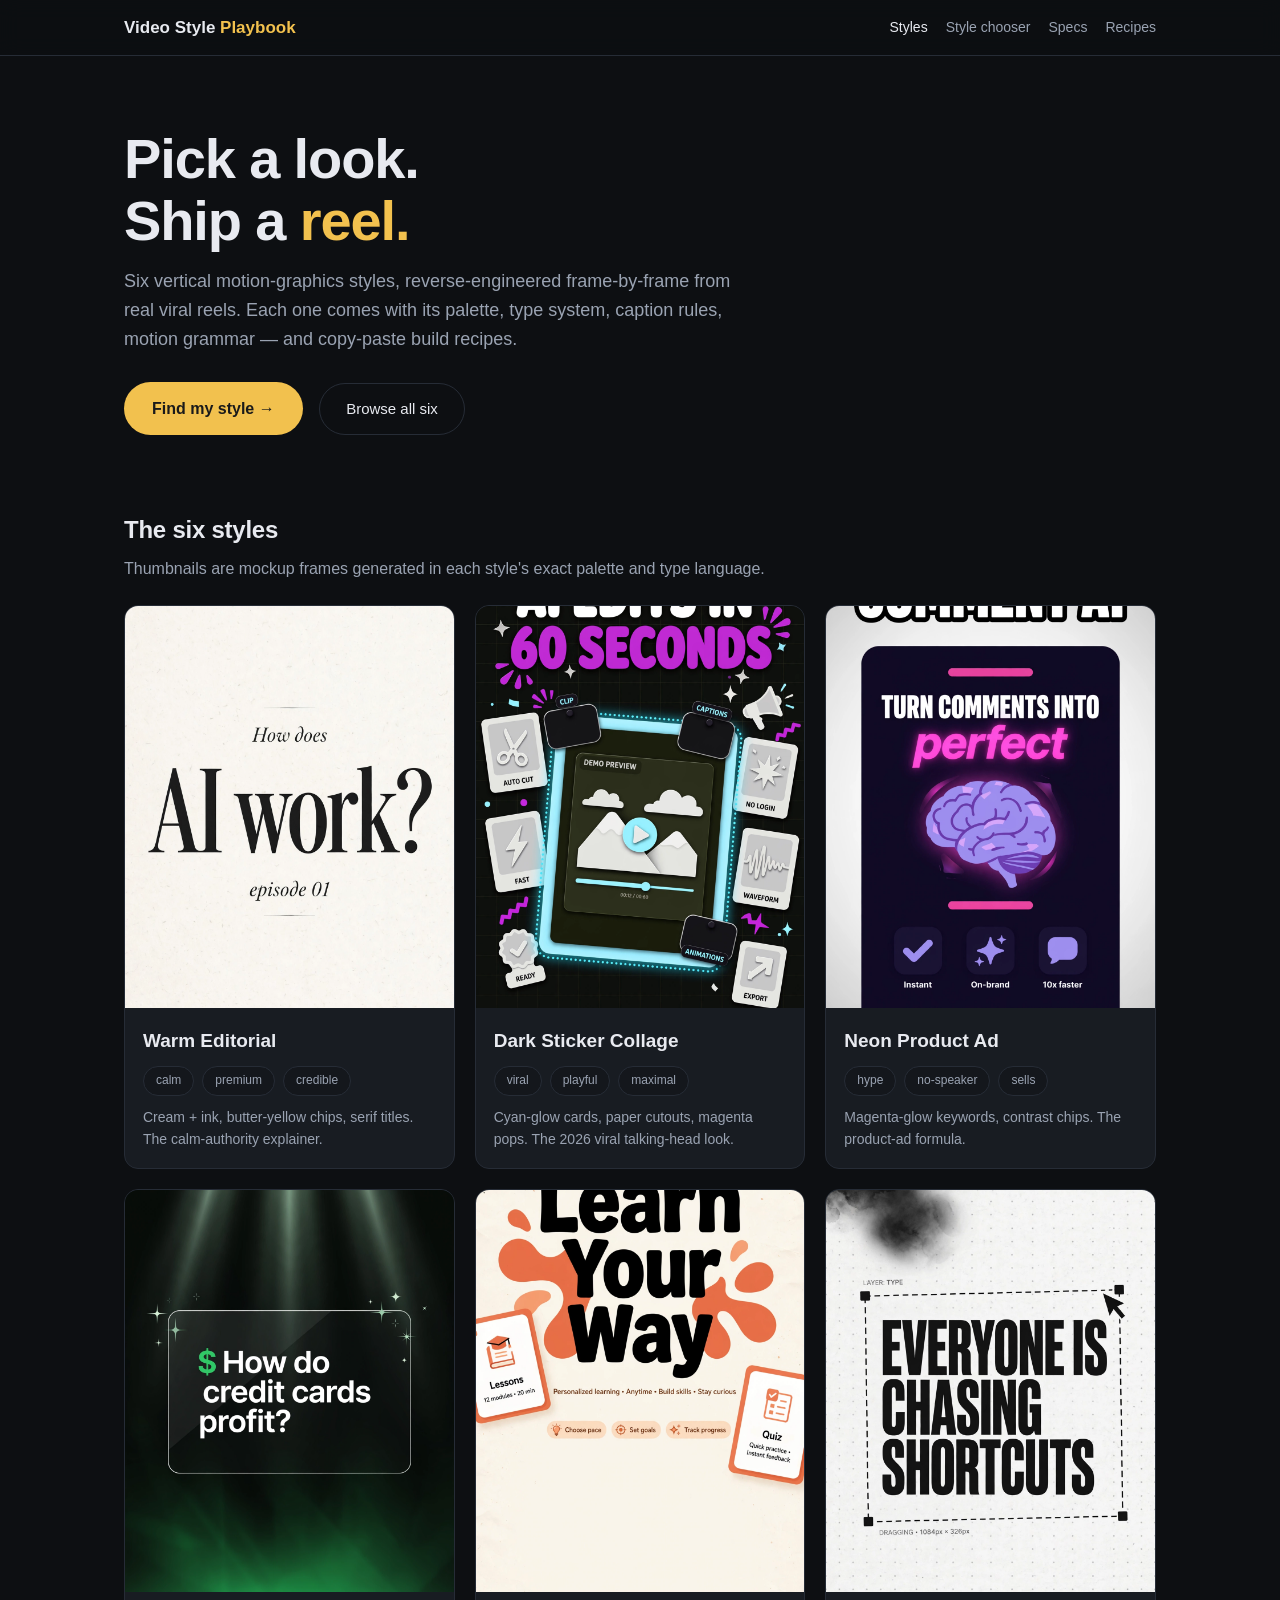
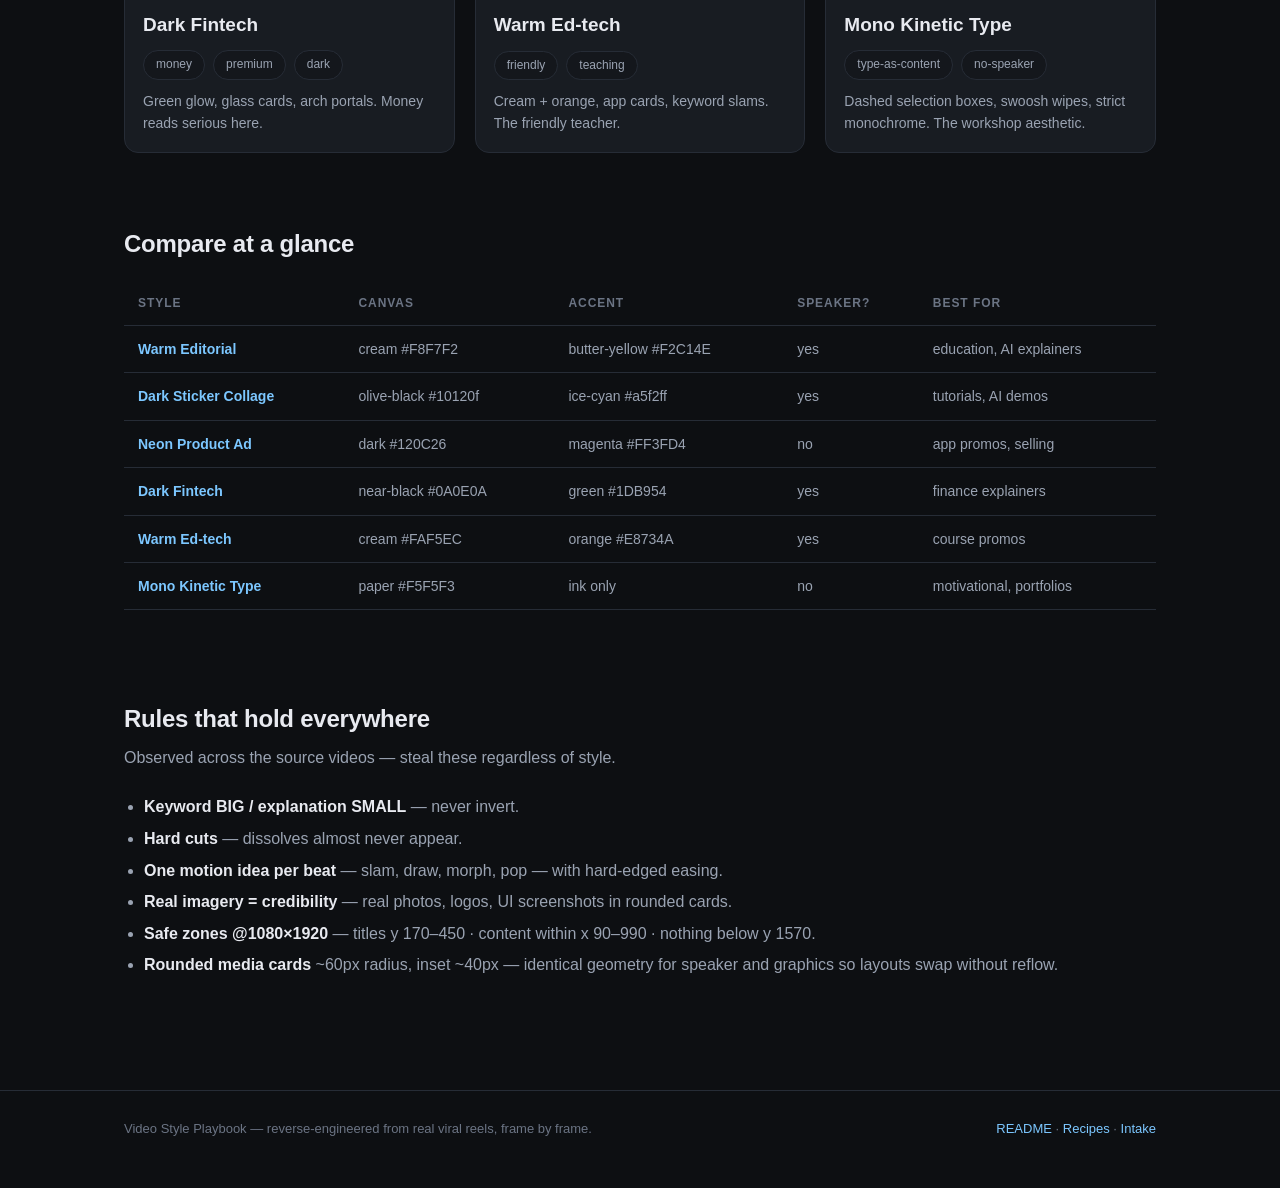
==== docs/index.html @ 4b7b0045 "docs/ site: gallery, 6 style pages (swatches, specimens, CSS, scenarios), interactive chooser" ====
<!DOCTYPE html>
<html lang="en">
<head>
<meta charset="utf-8">
<meta name="viewport" content="width=device-width, initial-scale=1">
<title>Video Style Playbook — pick a look, ship a reel</title>
<link rel="stylesheet" href="assets/style.css">
</head>
<body>
<nav class="nav"><div class="nav-inner">
  <a class="brand" href="index.html">Video Style <span>Playbook</span></a>
  <div class="nav-links">
    <a href="index.html" class="active">Styles</a>
    <a href="chooser.html">Style chooser</a>
    <a href="../STYLES.md">Specs</a>
    <a href="../RECIPES.md">Recipes</a>
  </div>
</div></nav>

<div class="wrap">
  <header class="hero">
    <h1>Pick a look.<br>Ship a <em>reel.</em></h1>
    <p>Six vertical motion-graphics styles, reverse-engineered frame-by-frame
    from real viral reels. Each one comes with its palette, type system,
    caption rules, motion grammar — and copy-paste build recipes.</p>
    <a class="btn" href="chooser.html">Find my style →</a>
    <a class="btn-ghost" href="#styles">Browse all six</a>
  </header>

  <section class="block" id="styles">
    <h2 class="sec">The six styles</h2>
    <p class="lead">Thumbnails are mockup frames generated in each style's exact palette and type language.</p>
    <div class="grid">
      <div class="card">
        <a href="styles/warm-editorial.html"><img src="../examples/warm-editorial/01-hook.webp" alt="Warm Editorial"></a>
        <div class="card-body">
          <h3><a href="styles/warm-editorial.html">Warm Editorial</a></h3>
          <div class="tags"><span class="tag">calm</span><span class="tag">premium</span><span class="tag">credible</span></div>
          <p>Cream + ink, butter-yellow chips, serif titles. The calm-authority explainer.</p>
        </div>
      </div>
      <div class="card">
        <a href="styles/dark-sticker-collage.html"><img src="../examples/dark-sticker-collage/01-hook.webp" alt="Dark Sticker Collage"></a>
        <div class="card-body">
          <h3><a href="styles/dark-sticker-collage.html">Dark Sticker Collage</a></h3>
          <div class="tags"><span class="tag">viral</span><span class="tag">playful</span><span class="tag">maximal</span></div>
          <p>Cyan-glow cards, paper cutouts, magenta pops. The 2026 viral talking-head look.</p>
        </div>
      </div>
      <div class="card">
        <a href="styles/neon-product-ad.html"><img src="../examples/neon-product-ad/01-hook.webp" alt="Neon Product Ad"></a>
        <div class="card-body">
          <h3><a href="styles/neon-product-ad.html">Neon Product Ad</a></h3>
          <div class="tags"><span class="tag">hype</span><span class="tag">no-speaker</span><span class="tag">sells</span></div>
          <p>Magenta-glow keywords, contrast chips. The product-ad formula.</p>
        </div>
      </div>
      <div class="card">
        <a href="styles/dark-fintech.html"><img src="../examples/dark-fintech/01-hook.webp" alt="Dark Fintech"></a>
        <div class="card-body">
          <h3><a href="styles/dark-fintech.html">Dark Fintech</a></h3>
          <div class="tags"><span class="tag">money</span><span class="tag">premium</span><span class="tag">dark</span></div>
          <p>Green glow, glass cards, arch portals. Money reads serious here.</p>
        </div>
      </div>
      <div class="card">
        <a href="styles/warm-edtech.html"><img src="../examples/warm-edtech/01-hook.webp" alt="Warm Ed-tech"></a>
        <div class="card-body">
          <h3><a href="styles/warm-edtech.html">Warm Ed-tech</a></h3>
          <div class="tags"><span class="tag">friendly</span><span class="tag">teaching</span></div>
          <p>Cream + orange, app cards, keyword slams. The friendly teacher.</p>
        </div>
      </div>
      <div class="card">
        <a href="styles/mono-kinetic.html"><img src="../examples/mono-kinetic/01-hook.webp" alt="Mono Kinetic Type"></a>
        <div class="card-body">
          <h3><a href="styles/mono-kinetic.html">Mono Kinetic Type</a></h3>
          <div class="tags"><span class="tag">type-as-content</span><span class="tag">no-speaker</span></div>
          <p>Dashed selection boxes, swoosh wipes, strict monochrome. The workshop aesthetic.</p>
        </div>
      </div>
    </div>
  </section>

  <section class="block">
    <h2 class="sec">Compare at a glance</h2>
    <table class="cmp">
      <tr><th>Style</th><th>Canvas</th><th>Accent</th><th>Speaker?</th><th>Best for</th></tr>
      <tr><td><a href="styles/warm-editorial.html">Warm Editorial</a></td><td>cream #F8F7F2</td><td>butter-yellow #F2C14E</td><td>yes</td><td>education, AI explainers</td></tr>
      <tr><td><a href="styles/dark-sticker-collage.html">Dark Sticker Collage</a></td><td>olive-black #10120f</td><td>ice-cyan #a5f2ff</td><td>yes</td><td>tutorials, AI demos</td></tr>
      <tr><td><a href="styles/neon-product-ad.html">Neon Product Ad</a></td><td>dark #120C26</td><td>magenta #FF3FD4</td><td>no</td><td>app promos, selling</td></tr>
      <tr><td><a href="styles/dark-fintech.html">Dark Fintech</a></td><td>near-black #0A0E0A</td><td>green #1DB954</td><td>yes</td><td>finance explainers</td></tr>
      <tr><td><a href="styles/warm-edtech.html">Warm Ed-tech</a></td><td>cream #FAF5EC</td><td>orange #E8734A</td><td>yes</td><td>course promos</td></tr>
      <tr><td><a href="styles/mono-kinetic.html">Mono Kinetic Type</a></td><td>paper #F5F5F3</td><td>ink only</td><td>no</td><td>motivational, portfolios</td></tr>
    </table>
  </section>

  <section class="block">
    <h2 class="sec">Rules that hold everywhere</h2>
    <p class="lead">Observed across the source videos — steal these regardless of style.</p>
    <ul class="tight">
      <li><b>Keyword BIG / explanation SMALL</b> — never invert.</li>
      <li><b>Hard cuts</b> — dissolves almost never appear.</li>
      <li><b>One motion idea per beat</b> — slam, draw, morph, pop — with hard-edged easing.</li>
      <li><b>Real imagery = credibility</b> — real photos, logos, UI screenshots in rounded cards.</li>
      <li><b>Safe zones @1080×1920</b> — titles y 170–450 · content within x 90–990 · nothing below y 1570.</li>
      <li><b>Rounded media cards</b> ~60px radius, inset ~40px — identical geometry for speaker and graphics so layouts swap without reflow.</li>
    </ul>
  </section>
</div>

<footer><div class="wrap">
  <span>Video Style Playbook — reverse-engineered from real viral reels, frame by frame.</span>
  <span><a href="../README.md">README</a> · <a href="../RECIPES.md">Recipes</a> · <a href="../INTAKE.md">Intake</a></span>
</div></footer>
<script src="assets/site.js"></script>
</body>
</html>
---- docs/assets/style.css ----
/* Video Style Playbook — dark docs aesthetic */
:root {
  --bg: #0d0f12;
  --bg-soft: #14171c;
  --bg-card: #181c22;
  --border: #262c36;
  --text: #e8eaf0;
  --muted: #9aa3b2;
  --faint: #6b7484;
  --accent: #f2c14e;
  --accent-ink: #1a1a1a;
  --link: #7cc7ff;
  --radius: 14px;
  --font: "Inter", -apple-system, "Segoe UI", Roboto, sans-serif;
  --mono: "JetBrains Mono", "SF Mono", Menlo, Consolas, monospace;
}
* { box-sizing: border-box; }
body {
  margin: 0; background: var(--bg); color: var(--text);
  font-family: var(--font); line-height: 1.6;
}
a { color: var(--link); text-decoration: none; }
a:hover { text-decoration: underline; }
.wrap { max-width: 1080px; margin: 0 auto; padding: 0 24px; }

/* nav */
.nav {
  position: sticky; top: 0; z-index: 50;
  background: rgba(13,15,18,.92); backdrop-filter: blur(10px);
  border-bottom: 1px solid var(--border);
}
.nav-inner { max-width: 1080px; margin: 0 auto; padding: 14px 24px;
  display: flex; align-items: center; gap: 20px; }
.nav .brand { font-weight: 800; font-size: 17px; color: var(--text); }
.nav .brand span { color: var(--accent); }
.nav-links { margin-left: auto; display: flex; gap: 18px; font-size: 14px; }
.nav-links a { color: var(--muted); }
.nav-links a:hover, .nav-links a.active { color: var(--text); }

/* hero */
.hero { padding: 72px 0 40px; }
.hero h1 { font-size: clamp(34px, 5vw, 56px); line-height: 1.1; margin: 0 0 16px;
  letter-spacing: -0.02em; }
.hero h1 em { color: var(--accent); font-style: normal; }
.hero p { color: var(--muted); font-size: 18px; max-width: 640px; margin: 0 0 28px; }
.btn {
  display: inline-block; background: var(--accent); color: var(--accent-ink);
  font-weight: 700; padding: 14px 28px; border-radius: 999px; font-size: 16px;
}
.btn:hover { text-decoration: none; filter: brightness(1.06); }
.btn-ghost {
  display: inline-block; border: 1px solid var(--border); color: var(--text);
  padding: 13px 26px; border-radius: 999px; font-size: 15px; margin-left: 12px;
}
.btn-ghost:hover { border-color: var(--faint); text-decoration: none; }

/* sections */
section.block { padding: 36px 0; }
h2.sec { font-size: 24px; margin: 0 0 6px; letter-spacing: -0.01em; }
p.lead { color: var(--muted); margin: 0 0 24px; }

/* style cards */
.grid { display: grid; grid-template-columns: repeat(auto-fill, minmax(300px, 1fr)); gap: 20px; }
.card {
  background: var(--bg-card); border: 1px solid var(--border);
  border-radius: var(--radius); overflow: hidden;
  transition: transform .18s ease, border-color .18s ease;
}
.card:hover { transform: translateY(-3px); border-color: #3a4250; }
.card img { width: 100%; aspect-ratio: 9/11; object-fit: cover; display: block; }
.card-body { padding: 18px; }
.card-body h3 { margin: 0 0 4px; font-size: 19px; }
.card-body h3 a { color: var(--text); }
.tags { display: flex; gap: 8px; flex-wrap: wrap; margin: 10px 0; }
.tag { font-size: 12px; background: var(--bg-soft); border: 1px solid var(--border);
  padding: 4px 12px; border-radius: 999px; color: var(--muted); }
.card-body p { color: var(--muted); font-size: 14px; margin: 0; }

/* swatches */
.swatches { display: grid; grid-template-columns: repeat(auto-fill, minmax(170px, 1fr)); gap: 12px; margin: 18px 0; }
.swatch { border: 1px solid var(--border); border-radius: 12px; overflow: hidden;
  cursor: pointer; background: var(--bg-card); }
.swatch .color { height: 74px; }
.swatch .meta { padding: 10px 12px; font-size: 13px; }
.swatch .meta b { display: block; font-size: 13px; }
.swatch .meta code { font-family: var(--mono); color: var(--muted); font-size: 12px; }
.swatch:hover .meta code { color: var(--accent); }
.toast {
  position: fixed; bottom: 28px; left: 50%; transform: translateX(-50%);
  background: var(--accent); color: var(--accent-ink); font-weight: 700;
  padding: 10px 22px; border-radius: 999px; opacity: 0; pointer-events: none;
  transition: opacity .2s; z-index: 99;
}
.toast.show { opacity: 1; }

/* type specimen */
.specimen { background: var(--bg-card); border: 1px solid var(--border);
  border-radius: var(--radius); padding: 28px; margin: 18px 0; }
.specimen .row { border-bottom: 1px dashed var(--border); padding: 14px 0; }
.specimen .row:last-child { border-bottom: none; }
.specimen .lbl { font-size: 12px; color: var(--faint); text-transform: uppercase;
  letter-spacing: .12em; margin-bottom: 6px; }

/* code */
pre.code {
  background: #0a0c0f; border: 1px solid var(--border); border-radius: 12px;
  padding: 18px; overflow-x: auto; font-family: var(--mono); font-size: 13px;
  line-height: 1.55; color: #c9d4e3; position: relative;
}
.copy-btn {
  position: absolute; top: 10px; right: 10px; font-size: 12px;
  background: var(--bg-soft); border: 1px solid var(--border); color: var(--muted);
  border-radius: 8px; padding: 6px 12px; cursor: pointer; font-family: var(--font);
}
.copy-btn:hover { color: var(--text); border-color: var(--faint); }
.code-wrap { position: relative; margin: 18px 0; }
.code-wrap pre.code { margin: 0; padding-top: 40px; }

/* scenario gallery */
.scen-grid { display: grid; grid-template-columns: repeat(auto-fill, minmax(200px, 1fr)); gap: 16px; }
.scen { background: var(--bg-card); border: 1px solid var(--border);
  border-radius: 12px; overflow: hidden; }
.scen img { width: 100%; aspect-ratio: 9/16; object-fit: cover; display: block; }
.scen .cap { padding: 10px 12px; font-size: 13px; color: var(--muted); }
.scen .cap b { color: var(--text); display: block; font-size: 13px; }
.scen.pending .ph { aspect-ratio: 9/16; display: flex; align-items: center;
  justify-content: center; background: repeating-linear-gradient(45deg, var(--bg-soft), var(--bg-soft) 12px, #10131a 12px, #10131a 24px);
  color: var(--faint); font-size: 13px; text-align: center; padding: 20px; }

/* lists */
ul.tight { padding-left: 20px; color: var(--muted); }
ul.tight li { margin: 6px 0; }
ul.tight b, .why b { color: var(--text); }

/* table */
table.cmp { width: 100%; border-collapse: collapse; font-size: 14px; margin: 18px 0; }
table.cmp th, table.cmp td { text-align: left; padding: 12px 14px;
  border-bottom: 1px solid var(--border); vertical-align: top; }
table.cmp th { color: var(--faint); font-weight: 600; font-size: 12px;
  text-transform: uppercase; letter-spacing: .08em; }
table.cmp td { color: var(--muted); }
table.cmp td:first-child { color: var(--text); font-weight: 600; white-space: nowrap; }

/* chooser */
.q { background: var(--bg-card); border: 1px solid var(--border);
  border-radius: var(--radius); padding: 22px; margin: 16px 0; }
.q h3 { margin: 0 0 14px; font-size: 17px; }
.opts { display: flex; flex-wrap: wrap; gap: 10px; }
.opt {
  border: 1px solid var(--border); background: var(--bg-soft); color: var(--muted);
  border-radius: 999px; padding: 10px 20px; cursor: pointer; font-size: 14px;
  font-family: var(--font); transition: all .15s;
}
.opt:hover { border-color: var(--faint); color: var(--text); }
.opt.sel { background: var(--accent); border-color: var(--accent); color: var(--accent-ink); font-weight: 700; }
#result { display: none; margin-top: 8px; }
.result-card { background: var(--bg-card); border: 2px solid var(--accent);
  border-radius: var(--radius); padding: 28px; }
.result-card h2 { margin: 0 0 8px; }
.result-card .runner { margin-top: 18px; padding-top: 18px; border-top: 1px solid var(--border); }

footer { border-top: 1px solid var(--border); margin-top: 60px; padding: 28px 0 48px;
  color: var(--faint); font-size: 13px; }
footer .wrap { display: flex; justify-content: space-between; flex-wrap: wrap; gap: 12px; }
@media (max-width: 640px) {
  .nav-links { display: none; }
  .hero { padding: 44px 0 28px; }
}
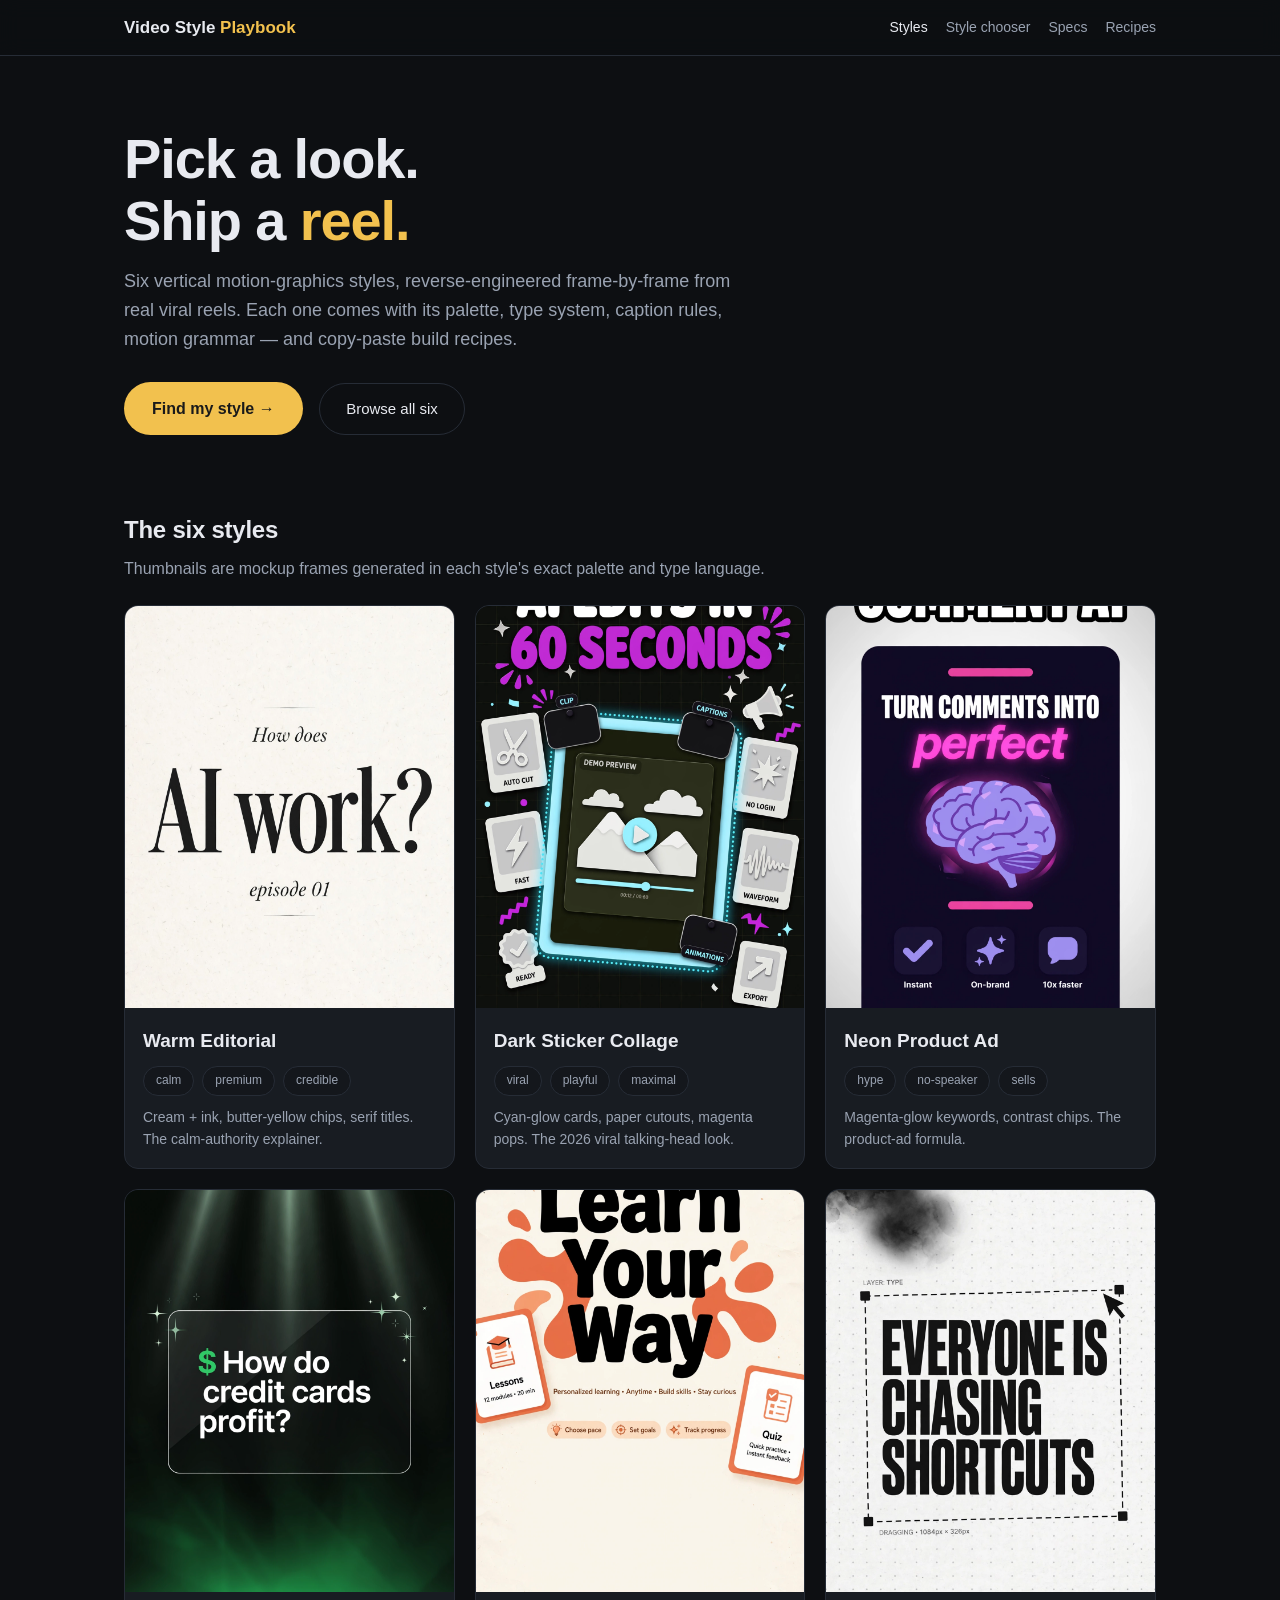
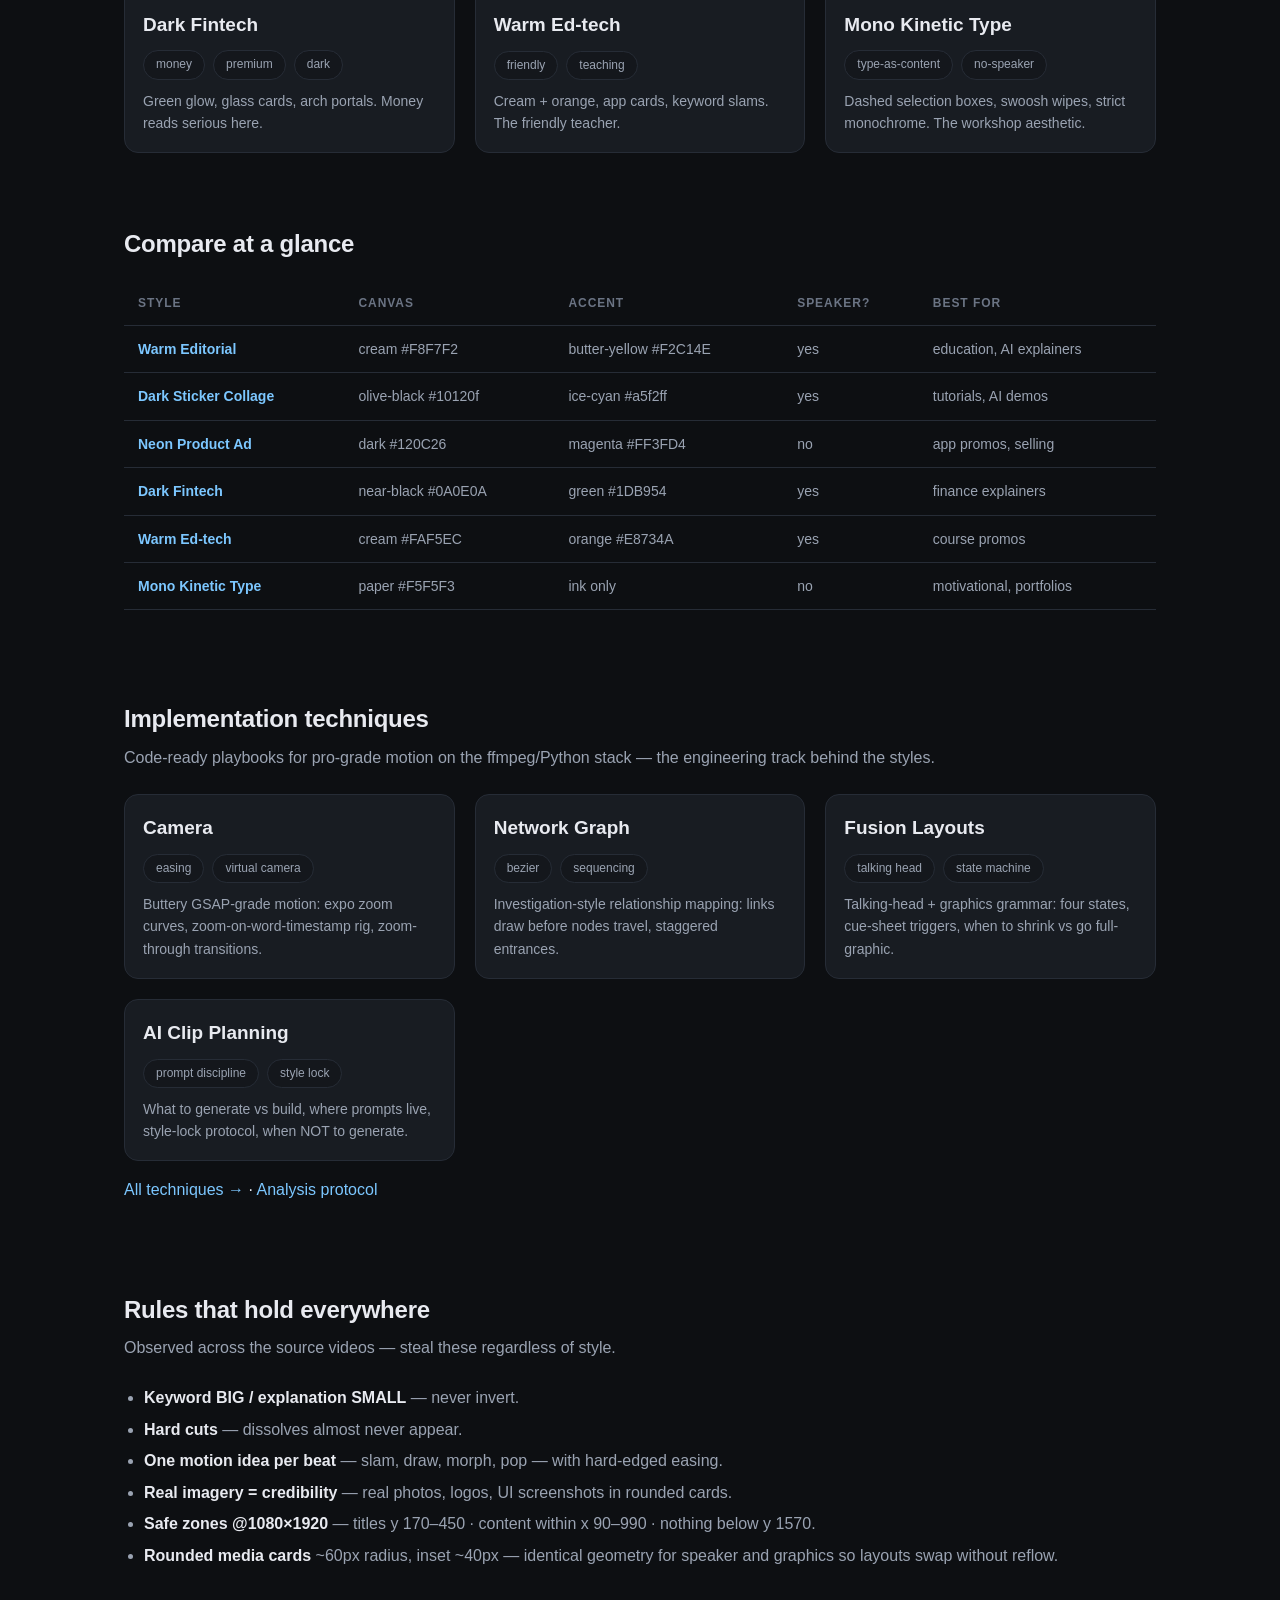
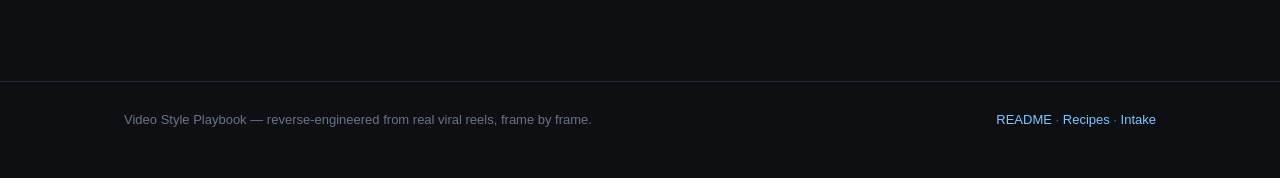
==== commit 61e9119f: "techniques/ track: camera, network-graph, fusion-layouts, ai-clip-planning, ANALYSIS-PROTOCOL; refer" ====
--- a/docs/index.html
+++ b/docs/index.html
@@ -96,6 +96,34 @@
   </section>
 
   <section class="block">
+    <h2 class="sec">Implementation techniques</h2>
+    <p class="lead">Code-ready playbooks for pro-grade motion on the ffmpeg/Python stack — the engineering track behind the styles.</p>
+    <div class="grid">
+      <div class="card"><div class="card-body">
+        <h3><a href="techniques/camera.html">Camera</a></h3>
+        <div class="tags"><span class="tag">easing</span><span class="tag">virtual camera</span></div>
+        <p>Buttery GSAP-grade motion: expo zoom curves, zoom-on-word-timestamp rig, zoom-through transitions.</p>
+      </div></div>
+      <div class="card"><div class="card-body">
+        <h3><a href="techniques/network-graph.html">Network Graph</a></h3>
+        <div class="tags"><span class="tag">bezier</span><span class="tag">sequencing</span></div>
+        <p>Investigation-style relationship mapping: links draw before nodes travel, staggered entrances.</p>
+      </div></div>
+      <div class="card"><div class="card-body">
+        <h3><a href="techniques/fusion-layouts.html">Fusion Layouts</a></h3>
+        <div class="tags"><span class="tag">talking head</span><span class="tag">state machine</span></div>
+        <p>Talking-head + graphics grammar: four states, cue-sheet triggers, when to shrink vs go full-graphic.</p>
+      </div></div>
+      <div class="card"><div class="card-body">
+        <h3><a href="techniques/ai-clip-planning.html">AI Clip Planning</a></h3>
+        <div class="tags"><span class="tag">prompt discipline</span><span class="tag">style lock</span></div>
+        <p>What to generate vs build, where prompts live, style-lock protocol, when NOT to generate.</p>
+      </div></div>
+    </div>
+    <p style="margin-top:16px"><a href="techniques/index.html">All techniques →</a> · <a href="techniques/ANALYSIS-PROTOCOL.html">Analysis protocol</a></p>
+  </section>
+
+  <section class="block">
     <h2 class="sec">Rules that hold everywhere</h2>
     <p class="lead">Observed across the source videos — steal these regardless of style.</p>
     <ul class="tight">
